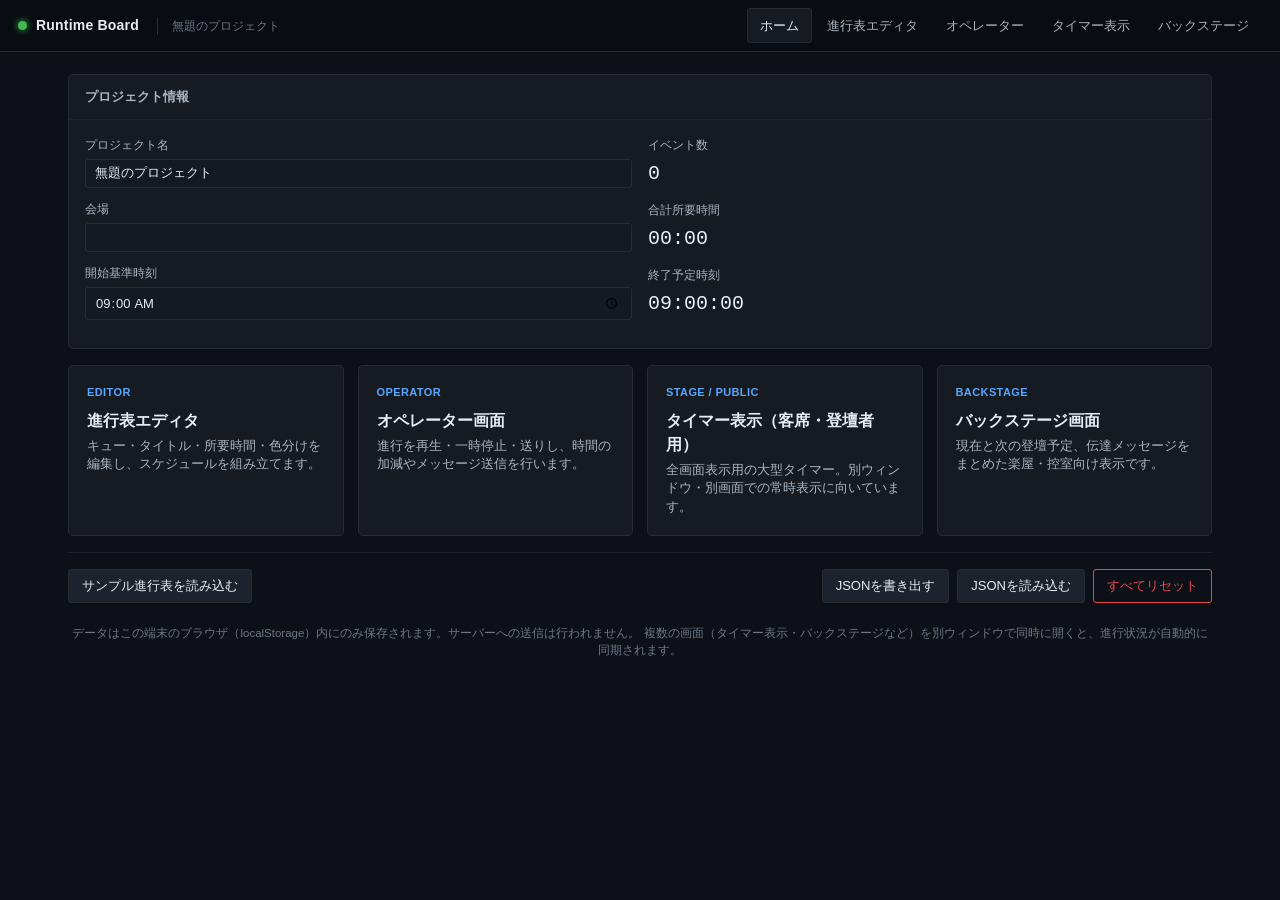
==== index.html @ e5e569c1 "firstcommit" ====
<!DOCTYPE html>
<html lang="ja">
<head>
<meta charset="UTF-8" />
<meta name="viewport" content="width=device-width, initial-scale=1" />
<title>Runtime Board — ホーム</title>
<link rel="stylesheet" href="css/style.css" />
</head>
<body>
<div class="app">
  <div id="nav-mount"></div>

  <main>
    <div class="container">

      <div class="panel">
        <div class="panel-head"><h2>プロジェクト情報</h2></div>
        <div class="panel-body grid-2">
          <div>
            <div class="field">
              <label>プロジェクト名</label>
              <input type="text" id="f-title" />
            </div>
            <div class="field">
              <label>会場</label>
              <input type="text" id="f-venue" />
            </div>
            <div class="field">
              <label>開始基準時刻</label>
              <input type="time" id="f-start" />
            </div>
          </div>
          <div>
            <div class="field">
              <label>イベント数</label>
              <div class="mono" id="stat-count" style="font-size:20px;">0</div>
            </div>
            <div class="field">
              <label>合計所要時間</label>
              <div class="mono" id="stat-runtime" style="font-size:20px;">00:00</div>
            </div>
            <div class="field">
              <label>終了予定時刻</label>
              <div class="mono" id="stat-end" style="font-size:20px;">--:--</div>
            </div>
          </div>
        </div>
      </div>

      <div class="view-grid">
        <a class="view-card" href="editor.html">
          <div class="tag">EDITOR</div>
          <h3>進行表エディタ</h3>
          <p>キュー・タイトル・所要時間・色分けを編集し、スケジュールを組み立てます。</p>
        </a>
        <a class="view-card" href="operator.html">
          <div class="tag">OPERATOR</div>
          <h3>オペレーター画面</h3>
          <p>進行を再生・一時停止・送りし、時間の加減やメッセージ送信を行います。</p>
        </a>
        <a class="view-card" href="timer.html" target="_blank" rel="noopener">
          <div class="tag">STAGE / PUBLIC</div>
          <h3>タイマー表示（客席・登壇者用）</h3>
          <p>全画面表示用の大型タイマー。別ウィンドウ・別画面での常時表示に向いています。</p>
        </a>
        <a class="view-card" href="backstage.html" target="_blank" rel="noopener">
          <div class="tag">BACKSTAGE</div>
          <h3>バックステージ画面</h3>
          <p>現在と次の登壇予定、伝達メッセージをまとめた楽屋・控室向け表示です。</p>
        </a>
      </div>

      <hr />

      <div class="toolbar">
        <button id="btn-demo">サンプル進行表を読み込む</button>
        <div class="spacer"></div>
        <button id="btn-export">JSONを書き出す</button>
        <button id="btn-import">JSONを読み込む</button>
        <button class="danger-outline" id="btn-reset">すべてリセット</button>
        <input type="file" id="file-import" accept="application/json" style="display:none" />
      </div>

      <p class="footer-note">
        データはこの端末のブラウザ（localStorage）内にのみ保存されます。サーバーへの送信は行われません。
        複数の画面（タイマー表示・バックステージなど）を別ウィンドウで同時に開くと、進行状況が自動的に同期されます。
      </p>

    </div>
  </main>
</div>

<script src="js/storage.js"></script>
<script src="js/timer-engine.js"></script>
<script src="js/nav.js"></script>
<script src="js/util.js"></script>
<script>
  const { Store } = RB;
  const { Timer } = RB;
  const { toast } = RB.Util;

  RB.Nav.renderTopbar(document.getElementById("nav-mount"));

  const fTitle = document.getElementById("f-title");
  const fVenue = document.getElementById("f-venue");
  const fStart = document.getElementById("f-start");

  function render(state) {
    fTitle.value = state.project.title;
    fVenue.value = state.project.venue;
    fStart.value = state.project.startTime;

    const playable = Timer.playableEvents(state);
    document.getElementById("stat-count").textContent = playable.length;

    const total = Timer.totalRuntime(state);
    document.getElementById("stat-runtime").textContent = Timer.formatSeconds(total, { forceHours: total >= 3600 });

    const endMs = Timer.baseTimeToday(state.project.startTime) + total * 1000;
    document.getElementById("stat-end").textContent = Timer.formatClock(endMs);
  }

  Store.subscribe(render);

  fTitle.addEventListener("input", () => Store.update((s) => (s.project.title = fTitle.value)));
  fVenue.addEventListener("input", () => Store.update((s) => (s.project.venue = fVenue.value)));
  fStart.addEventListener("input", () => Store.update((s) => (s.project.startTime = fStart.value || "09:00")));

  document.getElementById("btn-demo").addEventListener("click", () => {
    if (Store.getState().events.length && !confirm("現在の進行表を上書きしてサンプルを読み込みますか？")) return;
    Store.loadDemo();
    toast("サンプル進行表を読み込みました");
  });

  document.getElementById("btn-export").addEventListener("click", () => {
    const blob = new Blob([Store.exportJSON()], { type: "application/json" });
    const url = URL.createObjectURL(blob);
    const a = document.createElement("a");
    a.href = url;
    a.download = (Store.getState().project.title || "rundown") + ".json";
    a.click();
    URL.revokeObjectURL(url);
  });

  document.getElementById("btn-import").addEventListener("click", () => {
    document.getElementById("file-import").click();
  });
  document.getElementById("file-import").addEventListener("change", (e) => {
    const file = e.target.files[0];
    if (!file) return;
    const reader = new FileReader();
    reader.onload = () => {
      try {
        const parsed = JSON.parse(reader.result);
        Store.replaceAll(parsed);
        toast("JSONを読み込みました");
      } catch (err) {
        alert("読み込みに失敗しました：JSON形式を確認してください。");
      }
    };
    reader.readAsText(file);
    e.target.value = "";
  });

  document.getElementById("btn-reset").addEventListener("click", () => {
    if (confirm("すべてのデータを消去して初期状態に戻します。よろしいですか？")) {
      Store.reset();
      toast("リセットしました");
    }
  });
</script>
</body>
</html>
---- css/style.css ----
/* ===========================================================
   Runtime Board — 進行表・タイマー管理コンソール
   共通スタイルシート
   =========================================================== */

:root {
  --bg-0: #090c10;
  --bg-1: #0d1117;
  --bg-2: #141a22;
  --panel: #161b22;
  --panel-raised: #1c232d;
  --border: #262c36;
  --border-soft: #1e242e;

  --text-0: #e6edf3;
  --text-1: #aab4c0;
  --text-2: #6b7684;

  --accent-cyan: #58a6ff;
  --accent-amber: #f0a020;
  --accent-red: #e5484d;
  --accent-green: #3fb950;
  --accent-violet: #a371f7;

  --font-ui: -apple-system, BlinkMacSystemFont, "Segoe UI", "Hiragino Kaku Gothic ProN",
    "Yu Gothic", "Noto Sans JP", sans-serif;
  --font-mono: ui-monospace, "SFMono-Regular", "Cascadia Mono", "JetBrains Mono", Consolas,
    "Courier New", monospace;

  --radius-s: 3px;
  --radius-m: 5px;
}

* {
  box-sizing: border-box;
}

html,
body {
  height: 100%;
}

body {
  margin: 0;
  background: var(--bg-1);
  color: var(--text-0);
  font-family: var(--font-ui);
  font-size: 14px;
  line-height: 1.5;
  -webkit-font-smoothing: antialiased;
}

::selection {
  background: var(--accent-cyan);
  color: #05080c;
}

a {
  color: var(--accent-cyan);
  text-decoration: none;
}
a:hover {
  text-decoration: underline;
}

button {
  font-family: var(--font-ui);
  font-size: 13px;
  cursor: pointer;
  border: 1px solid var(--border);
  background: var(--panel-raised);
  color: var(--text-0);
  border-radius: var(--radius-s);
  padding: 7px 13px;
  transition: border-color 0.12s ease, background 0.12s ease;
}
button:hover {
  border-color: var(--text-2);
}
button:active {
  transform: translateY(1px);
}
button:focus-visible,
a:focus-visible,
input:focus-visible,
select:focus-visible,
textarea:focus-visible {
  outline: 2px solid var(--accent-cyan);
  outline-offset: 1px;
}
button:disabled {
  opacity: 0.35;
  cursor: not-allowed;
}

button.primary {
  background: var(--accent-cyan);
  border-color: var(--accent-cyan);
  color: #05131f;
  font-weight: 600;
}
button.primary:hover {
  background: #74b6ff;
}

button.go {
  background: var(--accent-green);
  border-color: var(--accent-green);
  color: #04170a;
  font-weight: 600;
}
button.go:hover {
  background: #56d16a;
}

button.stop {
  background: var(--accent-red);
  border-color: var(--accent-red);
  color: #200506;
  font-weight: 600;
}
button.stop:hover {
  background: #ef6a6e;
}

button.ghost {
  background: transparent;
}

button.danger-outline {
  border-color: var(--accent-red);
  color: var(--accent-red);
  background: transparent;
}
button.danger-outline:hover {
  background: rgba(229, 72, 77, 0.12);
}

input[type="text"],
input[type="number"],
input[type="time"],
input[type="color"],
select,
textarea {
  font-family: var(--font-ui);
  background: var(--bg-2);
  border: 1px solid var(--border);
  color: var(--text-0);
  border-radius: var(--radius-s);
  padding: 6px 9px;
  font-size: 13px;
}
textarea {
  resize: vertical;
  font-family: var(--font-ui);
}
input[type="color"] {
  padding: 2px;
  width: 40px;
  height: 30px;
}

label {
  color: var(--text-1);
  font-size: 12px;
}

hr {
  border: none;
  border-top: 1px solid var(--border-soft);
  margin: 16px 0;
}

code,
.mono {
  font-family: var(--font-mono);
}

/* ---------- App shell ---------- */

.app {
  min-height: 100%;
  display: flex;
  flex-direction: column;
}

.topbar {
  display: flex;
  align-items: center;
  gap: 18px;
  padding: 0 18px;
  height: 52px;
  background: var(--bg-0);
  border-bottom: 1px solid var(--border);
  flex-shrink: 0;
}

.topbar .brand {
  display: flex;
  align-items: center;
  gap: 9px;
  font-weight: 700;
  letter-spacing: 0.2px;
  white-space: nowrap;
}

.topbar .brand .dot {
  width: 9px;
  height: 9px;
  border-radius: 50%;
  background: var(--accent-green);
  box-shadow: 0 0 7px var(--accent-green);
  flex-shrink: 0;
}

.topbar .project-name {
  color: var(--text-2);
  font-size: 12px;
  border-left: 1px solid var(--border);
  padding-left: 14px;
  white-space: nowrap;
  overflow: hidden;
  text-overflow: ellipsis;
}

.topnav {
  display: flex;
  gap: 2px;
  margin-left: auto;
  flex-shrink: 0;
}

.topnav a {
  color: var(--text-1);
  padding: 7px 12px;
  border-radius: var(--radius-s);
  font-size: 13px;
  border: 1px solid transparent;
}
.topnav a:hover {
  background: var(--panel-raised);
  text-decoration: none;
  color: var(--text-0);
}
.topnav a.active {
  background: var(--panel);
  border-color: var(--border);
  color: var(--text-0);
}

main {
  flex: 1;
  min-height: 0;
}

.container {
  max-width: 1180px;
  margin: 0 auto;
  padding: 22px 18px 60px;
}

.panel {
  background: var(--panel);
  border: 1px solid var(--border);
  border-radius: var(--radius-m);
}

.panel-head {
  display: flex;
  align-items: center;
  gap: 10px;
  padding: 12px 16px;
  border-bottom: 1px solid var(--border-soft);
}

.panel-head h2 {
  margin: 0;
  font-size: 13px;
  font-weight: 600;
  color: var(--text-1);
}

.panel-body {
  padding: 16px;
}

.grid-2 {
  display: grid;
  grid-template-columns: 1fr 1fr;
  gap: 16px;
}

.field {
  display: flex;
  flex-direction: column;
  gap: 5px;
  margin-bottom: 12px;
}

.row {
  display: flex;
  align-items: center;
  gap: 8px;
}

.spacer {
  flex: 1;
}

.badge {
  display: inline-flex;
  align-items: center;
  gap: 5px;
  padding: 3px 9px;
  border-radius: 999px;
  font-size: 11px;
  font-weight: 600;
  letter-spacing: 0.3px;
  border: 1px solid var(--border);
  color: var(--text-1);
}
.badge.on-air {
  color: var(--accent-red);
  border-color: var(--accent-red);
}
.badge.on-air .dot {
  background: var(--accent-red);
  box-shadow: 0 0 6px var(--accent-red);
}
.badge .dot {
  width: 7px;
  height: 7px;
  border-radius: 50%;
  background: var(--text-2);
}

/* ---------- Dashboard cards ---------- */

.view-grid {
  display: grid;
  grid-template-columns: repeat(auto-fit, minmax(240px, 1fr));
  gap: 14px;
  margin-top: 16px;
}

.view-card {
  display: block;
  background: var(--panel);
  border: 1px solid var(--border);
  border-radius: var(--radius-m);
  padding: 18px;
  color: var(--text-0);
}
.view-card:hover {
  border-color: var(--accent-cyan);
  text-decoration: none;
}
.view-card .tag {
  font-size: 11px;
  color: var(--accent-cyan);
  font-weight: 700;
  letter-spacing: 0.4px;
}
.view-card h3 {
  margin: 8px 0 4px;
  font-size: 16px;
}
.view-card p {
  margin: 0;
  color: var(--text-1);
  font-size: 12.5px;
}

/* ---------- Rundown table (editor / operator) ---------- */

.rundown {
  width: 100%;
  border-collapse: collapse;
}

.rundown th {
  text-align: left;
  font-size: 11px;
  color: var(--text-2);
  font-weight: 600;
  text-transform: none;
  padding: 8px 10px;
  border-bottom: 1px solid var(--border);
  white-space: nowrap;
}

.rundown td {
  padding: 7px 10px;
  border-bottom: 1px solid var(--border-soft);
  vertical-align: middle;
}

.rundown tbody tr.event-row:hover {
  background: rgba(255, 255, 255, 0.02);
}

.rundown tbody tr.loaded {
  background: rgba(88, 166, 255, 0.08);
}

.rundown tbody tr.playing {
  background: rgba(63, 185, 80, 0.09);
}

.rundown tbody tr.skipped {
  opacity: 0.4;
}

.rundown input[type="text"],
.rundown input[type="number"] {
  width: 100%;
  background: transparent;
  border: 1px solid transparent;
  padding: 5px 6px;
}
.rundown input[type="text"]:hover,
.rundown input[type="number"]:hover {
  border-color: var(--border);
}
.rundown input[type="text"]:focus,
.rundown input[type="number"]:focus {
  background: var(--bg-2);
  border-color: var(--accent-cyan);
}

.colour-chip {
  width: 14px;
  height: 14px;
  border-radius: 3px;
  border: 1px solid rgba(255, 255, 255, 0.15);
  flex-shrink: 0;
}

.cue-tag {
  font-family: var(--font-mono);
  font-size: 11px;
  color: var(--text-1);
  background: var(--bg-2);
  border: 1px solid var(--border);
  border-radius: 3px;
  padding: 2px 6px;
  width: 46px;
  text-align: center;
}

.block-row td {
  background: var(--bg-2);
  color: var(--text-1);
  font-weight: 600;
  font-size: 12px;
}

.icon-btn {
  border: none;
  background: transparent;
  color: var(--text-2);
  padding: 4px 6px;
  font-size: 13px;
  border-radius: var(--radius-s);
}
.icon-btn:hover {
  color: var(--text-0);
  background: var(--panel-raised);
}
.icon-btn.warn:hover {
  color: var(--accent-red);
}

/* ---------- Operator ---------- */

.operator-layout {
  display: grid;
  grid-template-columns: 1.15fr 0.85fr;
  gap: 16px;
  align-items: start;
}

.now-panel {
  background: var(--panel);
  border: 1px solid var(--border);
  border-radius: var(--radius-m);
  padding: 22px;
  text-align: center;
}

.now-panel .stage {
  font-size: 11px;
  letter-spacing: 1px;
  color: var(--text-2);
  font-weight: 700;
}

.now-panel .title {
  font-size: 22px;
  font-weight: 700;
  margin: 6px 0 2px;
}

.now-panel .subtitle {
  color: var(--text-1);
  font-size: 13px;
  margin-bottom: 14px;
}

.big-timer {
  font-family: var(--font-mono);
  font-size: 74px;
  font-weight: 700;
  letter-spacing: 1px;
  line-height: 1;
  color: var(--accent-green);
  margin: 6px 0 2px;
  font-variant-numeric: tabular-nums;
}
.big-timer.warn {
  color: var(--accent-amber);
}
.big-timer.danger {
  color: var(--accent-red);
}
.big-timer.idle {
  color: var(--text-2);
}

.timer-sub {
  color: var(--text-2);
  font-size: 12px;
  margin-bottom: 18px;
}

.transport {
  display: flex;
  justify-content: center;
  gap: 8px;
  flex-wrap: wrap;
}

.transport button {
  min-width: 84px;
  padding: 10px 14px;
  font-size: 13px;
}

.addtime-row {
  display: flex;
  justify-content: center;
  gap: 6px;
  margin-top: 12px;
}

.next-preview {
  margin-top: 16px;
  padding-top: 14px;
  border-top: 1px solid var(--border-soft);
  font-size: 12.5px;
  color: var(--text-1);
}
.next-preview b {
  color: var(--text-0);
}

/* ---------- Timer / Stage display ---------- */

.stage-screen {
  height: 100vh;
  display: flex;
  flex-direction: column;
  background: var(--bg-0);
  transition: background 0.4s ease;
}

.stage-screen.state-warn {
  background: #1c1204;
}
.stage-screen.state-danger {
  background: #1e0708;
}

.stage-main {
  flex: 1;
  display: flex;
  flex-direction: column;
  align-items: center;
  justify-content: center;
  text-align: center;
  padding: 24px;
}

.stage-eyebrow {
  color: var(--text-2);
  font-size: clamp(12px, 1.6vw, 16px);
  letter-spacing: 1.5px;
  margin-bottom: 14px;
}

.stage-title {
  font-size: clamp(24px, 4.2vw, 56px);
  font-weight: 700;
  max-width: 90vw;
}

.stage-subtitle {
  font-size: clamp(14px, 2vw, 22px);
  color: var(--text-1);
  margin-top: 6px;
}

.stage-timer {
  font-family: var(--font-mono);
  font-size: clamp(70px, 16vw, 220px);
  font-weight: 700;
  line-height: 1;
  color: var(--accent-green);
  margin: 24px 0;
  font-variant-numeric: tabular-nums;
  transition: color 0.3s ease;
}
.stage-timer.warn {
  color: var(--accent-amber);
}
.stage-timer.danger {
  color: var(--accent-red);
  animation: pulse-danger 1s infinite;
}
.stage-timer.idle {
  color: var(--text-2);
}

@keyframes pulse-danger {
  0%,
  100% {
    opacity: 1;
  }
  50% {
    opacity: 0.55;
  }
}

.stage-next {
  color: var(--text-2);
  font-size: clamp(12px, 1.6vw, 18px);
}
.stage-next b {
  color: var(--text-1);
}

.stage-clock {
  position: absolute;
  top: 20px;
  right: 26px;
  font-family: var(--font-mono);
  color: var(--text-2);
  font-size: 16px;
}

.stage-message {
  position: fixed;
  left: 0;
  right: 0;
  bottom: 0;
  padding: 18px 26px;
  text-align: center;
  font-size: clamp(16px, 2.4vw, 30px);
  font-weight: 600;
  background: var(--accent-amber);
  color: #241701;
  transform: translateY(100%);
  transition: transform 0.35s ease;
}
.stage-message.visible {
  transform: translateY(0);
}
.stage-message.danger {
  background: var(--accent-red);
  color: #200506;
}

/* ---------- Backstage ---------- */

.backstage-layout {
  display: grid;
  grid-template-columns: 1fr 340px;
  min-height: 100vh;
}

.backstage-main {
  display: flex;
  flex-direction: column;
  align-items: center;
  justify-content: center;
  padding: 30px;
  text-align: center;
  border-right: 1px solid var(--border);
}

.backstage-queue {
  padding: 18px;
  overflow-y: auto;
}

.backstage-queue h2 {
  font-size: 12px;
  color: var(--text-2);
  letter-spacing: 0.6px;
  margin: 0 0 10px;
}

.queue-item {
  display: flex;
  gap: 10px;
  align-items: flex-start;
  padding: 10px 8px;
  border-radius: var(--radius-s);
  border-bottom: 1px solid var(--border-soft);
}
.queue-item.current {
  background: rgba(63, 185, 80, 0.09);
}
.queue-item .idx {
  font-family: var(--font-mono);
  color: var(--text-2);
  font-size: 12px;
  width: 18px;
  flex-shrink: 0;
}
.queue-item .info b {
  display: block;
  font-size: 13px;
}
.queue-item .info span {
  font-size: 11.5px;
  color: var(--text-2);
}

/* ---------- Misc ---------- */

.empty-hint {
  color: var(--text-2);
  font-size: 12.5px;
  padding: 26px;
  text-align: center;
}

.toolbar {
  display: flex;
  align-items: center;
  gap: 8px;
  flex-wrap: wrap;
  margin-bottom: 14px;
}

.toast {
  position: fixed;
  bottom: 18px;
  right: 18px;
  background: var(--panel-raised);
  border: 1px solid var(--border);
  padding: 10px 16px;
  border-radius: var(--radius-s);
  font-size: 13px;
  opacity: 0;
  transform: translateY(6px);
  transition: opacity 0.2s ease, transform 0.2s ease;
  pointer-events: none;
  z-index: 50;
}
.toast.show {
  opacity: 1;
  transform: translateY(0);
}

.footer-note {
  color: var(--text-2);
  font-size: 11.5px;
  margin-top: 22px;
  text-align: center;
}

@media (max-width: 860px) {
  .operator-layout {
    grid-template-columns: 1fr;
  }
  .backstage-layout {
    grid-template-columns: 1fr;
  }
  .backstage-main {
    border-right: none;
    border-bottom: 1px solid var(--border);
  }
  .topbar {
    flex-wrap: wrap;
    height: auto;
    padding: 10px 14px;
  }
  .topnav {
    margin-left: 0;
    width: 100%;
    overflow-x: auto;
  }
}
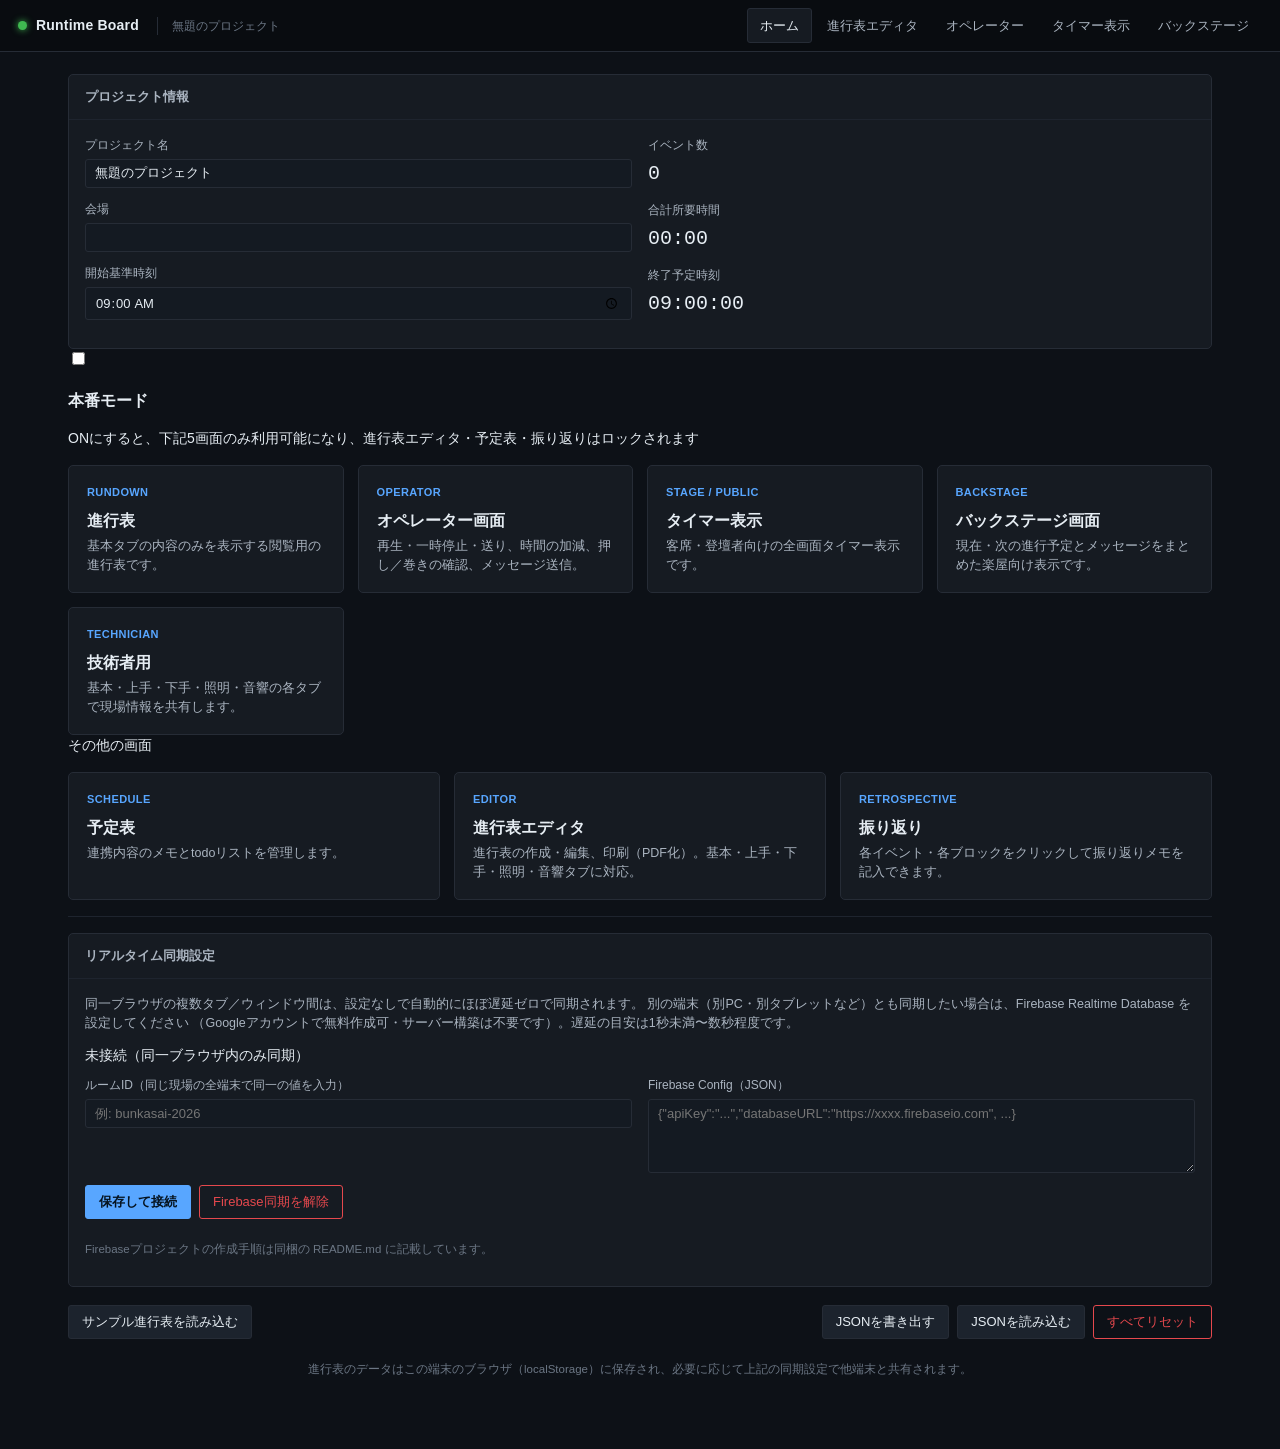
==== commit 43fb4f90: "ver.2.0" ====
--- a/index.html
+++ b/index.html
@@ -47,32 +47,100 @@
         </div>
       </div>
 
+      <!-- 本番モード ブロック -->
+      <div class="prod-block">
+        <div class="prod-block-head">
+          <label class="switch">
+            <input type="checkbox" id="toggle-production" />
+            <span class="slider"></span>
+          </label>
+          <div>
+            <h3>本番モード</h3>
+            <div class="desc">ONにすると、下記5画面のみ利用可能になり、進行表エディタ・予定表・振り返りはロックされます</div>
+          </div>
+        </div>
+        <div class="view-grid">
+          <a class="view-card" href="rundown-view.html">
+            <div class="tag">RUNDOWN</div>
+            <h3>進行表</h3>
+            <p>基本タブの内容のみを表示する閲覧用の進行表です。</p>
+          </a>
+          <a class="view-card" href="operator.html">
+            <div class="tag">OPERATOR</div>
+            <h3>オペレーター画面</h3>
+            <p>再生・一時停止・送り、時間の加減、押し／巻きの確認、メッセージ送信。</p>
+          </a>
+          <a class="view-card" href="timer.html" target="_blank" rel="noopener">
+            <div class="tag">STAGE / PUBLIC</div>
+            <h3>タイマー表示</h3>
+            <p>客席・登壇者向けの全画面タイマー表示です。</p>
+          </a>
+          <a class="view-card" href="backstage.html" target="_blank" rel="noopener">
+            <div class="tag">BACKSTAGE</div>
+            <h3>バックステージ画面</h3>
+            <p>現在・次の進行予定とメッセージをまとめた楽屋向け表示です。</p>
+          </a>
+          <a class="view-card" href="technician.html" target="_blank" rel="noopener">
+            <div class="tag">TECHNICIAN</div>
+            <h3>技術者用</h3>
+            <p>基本・上手・下手・照明・音響の各タブで現場情報を共有します。</p>
+          </a>
+        </div>
+      </div>
+
+      <div class="section-title">その他の画面</div>
       <div class="view-grid">
+        <a class="view-card" href="schedule.html">
+          <div class="tag">SCHEDULE</div>
+          <h3>予定表</h3>
+          <p>連携内容のメモとtodoリストを管理します。</p>
+        </a>
         <a class="view-card" href="editor.html">
           <div class="tag">EDITOR</div>
           <h3>進行表エディタ</h3>
-          <p>キュー・タイトル・所要時間・色分けを編集し、スケジュールを組み立てます。</p>
+          <p>進行表の作成・編集、印刷（PDF化）。基本・上手・下手・照明・音響タブに対応。</p>
         </a>
-        <a class="view-card" href="operator.html">
-          <div class="tag">OPERATOR</div>
-          <h3>オペレーター画面</h3>
-          <p>進行を再生・一時停止・送りし、時間の加減やメッセージ送信を行います。</p>
+        <a class="view-card" href="retrospective.html">
+          <div class="tag">RETROSPECTIVE</div>
+          <h3>振り返り</h3>
+          <p>各イベント・各ブロックをクリックして振り返りメモを記入できます。</p>
         </a>
-        <a class="view-card" href="timer.html" target="_blank" rel="noopener">
-          <div class="tag">STAGE / PUBLIC</div>
-          <h3>タイマー表示（客席・登壇者用）</h3>
-          <p>全画面表示用の大型タイマー。別ウィンドウ・別画面での常時表示に向いています。</p>
-        </a>
-        <a class="view-card" href="backstage.html" target="_blank" rel="noopener">
-          <div class="tag">BACKSTAGE</div>
-          <h3>バックステージ画面</h3>
-          <p>現在と次の登壇予定、伝達メッセージをまとめた楽屋・控室向け表示です。</p>
-        </a>
       </div>
 
       <hr />
 
-      <div class="toolbar">
+      <div class="panel">
+        <div class="panel-head"><h2>リアルタイム同期設定</h2></div>
+        <div class="panel-body">
+          <p style="color:var(--text-1);font-size:12.5px;margin-top:0;">
+            同一ブラウザの複数タブ／ウィンドウ間は、設定なしで自動的にほぼ遅延ゼロで同期されます。
+            別の端末（別PC・別タブレットなど）とも同期したい場合は、Firebase Realtime Database を設定してください
+            （Googleアカウントで無料作成可・サーバー構築は不要です）。遅延の目安は1秒未満〜数秒程度です。
+          </p>
+          <div class="row" style="margin-bottom:10px;">
+            <span class="sync-status" id="sync-status"><span class="sdot"></span><span id="sync-status-text">未接続（同一ブラウザ内のみ同期）</span></span>
+          </div>
+          <div class="grid-2">
+            <div class="field">
+              <label>ルームID（同じ現場の全端末で同一の値を入力）</label>
+              <input type="text" id="f-room" placeholder="例: bunkasai-2026" />
+            </div>
+            <div class="field">
+              <label>Firebase Config（JSON）</label>
+              <textarea id="f-fbconfig" rows="4" placeholder='{"apiKey":"...","databaseURL":"https://xxxx.firebaseio.com", ...}'></textarea>
+            </div>
+          </div>
+          <div class="row">
+            <button class="primary" id="btn-sync-connect">保存して接続</button>
+            <button class="danger-outline" id="btn-sync-disconnect">Firebase同期を解除</button>
+          </div>
+          <p class="footer-note" style="text-align:left;">
+            Firebaseプロジェクトの作成手順は同梱の README.md に記載しています。
+          </p>
+        </div>
+      </div>
+
+      <div class="toolbar" style="margin-top:18px;">
         <button id="btn-demo">サンプル進行表を読み込む</button>
         <div class="spacer"></div>
         <button id="btn-export">JSONを書き出す</button>
@@ -82,8 +150,7 @@
       </div>
 
       <p class="footer-note">
-        データはこの端末のブラウザ（localStorage）内にのみ保存されます。サーバーへの送信は行われません。
-        複数の画面（タイマー表示・バックステージなど）を別ウィンドウで同時に開くと、進行状況が自動的に同期されます。
+        進行表のデータはこの端末のブラウザ（localStorage）に保存され、必要に応じて上記の同期設定で他端末と共有されます。
       </p>
 
     </div>
@@ -92,11 +159,11 @@
 
 <script src="js/storage.js"></script>
 <script src="js/timer-engine.js"></script>
+<script src="js/sync.js"></script>
 <script src="js/nav.js"></script>
 <script src="js/util.js"></script>
 <script>
-  const { Store } = RB;
-  const { Timer } = RB;
+  const { Store, Timer, Sync } = RB;
   const { toast } = RB.Util;
 
   RB.Nav.renderTopbar(document.getElementById("nav-mount"));
@@ -104,14 +171,16 @@
   const fTitle = document.getElementById("f-title");
   const fVenue = document.getElementById("f-venue");
   const fStart = document.getElementById("f-start");
+  const toggleProd = document.getElementById("toggle-production");
 
   function render(state) {
     fTitle.value = state.project.title;
     fVenue.value = state.project.venue;
     fStart.value = state.project.startTime;
+    toggleProd.checked = !!(state.meta && state.meta.productionMode);
 
     const playable = Timer.playableEvents(state);
-    document.getElementById("stat-count").textContent = playable.length;
+    document.getElementById("stat-count").textContent = playable.filter((e) => e.type === "event").length;
 
     const total = Timer.totalRuntime(state);
     document.getElementById("stat-runtime").textContent = Timer.formatSeconds(total, { forceHours: total >= 3600 });
@@ -125,6 +194,14 @@
   fTitle.addEventListener("input", () => Store.update((s) => (s.project.title = fTitle.value)));
   fVenue.addEventListener("input", () => Store.update((s) => (s.project.venue = fVenue.value)));
   fStart.addEventListener("input", () => Store.update((s) => (s.project.startTime = fStart.value || "09:00")));
+
+  toggleProd.addEventListener("change", () => {
+    Store.update((s) => {
+      s.meta = s.meta || {};
+      s.meta.productionMode = toggleProd.checked;
+    });
+    toast(toggleProd.checked ? "本番モードをONにしました" : "本番モードをOFFにしました");
+  });
 
   document.getElementById("btn-demo").addEventListener("click", () => {
     if (Store.getState().events.length && !confirm("現在の進行表を上書きしてサンプルを読み込みますか？")) return;
@@ -168,6 +245,46 @@
       toast("リセットしました");
     }
   });
+
+  // ---- 同期設定 ----
+  const fRoom = document.getElementById("f-room");
+  const fFb = document.getElementById("f-fbconfig");
+  fRoom.value = Sync.getRoomId();
+  const savedCfg = Sync.getFirebaseConfig();
+  if (savedCfg) fFb.value = JSON.stringify(savedCfg, null, 2);
+
+  Sync.onStatusChange((st) => {
+    const el = document.getElementById("sync-status");
+    const txt = document.getElementById("sync-status-text");
+    el.className = "sync-status " + st.firebase;
+    if (st.firebase === "connected") txt.textContent = "Firebaseで同期中（ルーム: " + st.room + "）";
+    else if (st.firebase === "connecting") txt.textContent = "接続しています…";
+    else if (st.firebase === "error") txt.textContent = "接続エラー：Config・通信環境を確認してください";
+    else txt.textContent = "未接続（同一ブラウザ内のみ同期）";
+  });
+
+  document.getElementById("btn-sync-connect").addEventListener("click", () => {
+    Sync.setRoomId(fRoom.value.trim());
+    try {
+      const cfg = fFb.value.trim() ? JSON.parse(fFb.value) : null;
+      Sync.setFirebaseConfig(cfg);
+      if (cfg && fRoom.value.trim()) {
+        Sync.connect();
+        toast("同期設定を保存しました");
+      } else {
+        toast("ルームIDとConfigの両方を入力すると端末間同期が有効になります");
+      }
+    } catch (e) {
+      alert("Firebase Config の JSON 形式が正しくありません。");
+    }
+  });
+
+  document.getElementById("btn-sync-disconnect").addEventListener("click", () => {
+    Sync.disconnect();
+    Sync.setFirebaseConfig(null);
+    fFb.value = "";
+    toast("Firebase同期を解除しました（同一ブラウザ内の同期は引き続き有効です）");
+  });
 </script>
 </body>
 </html>
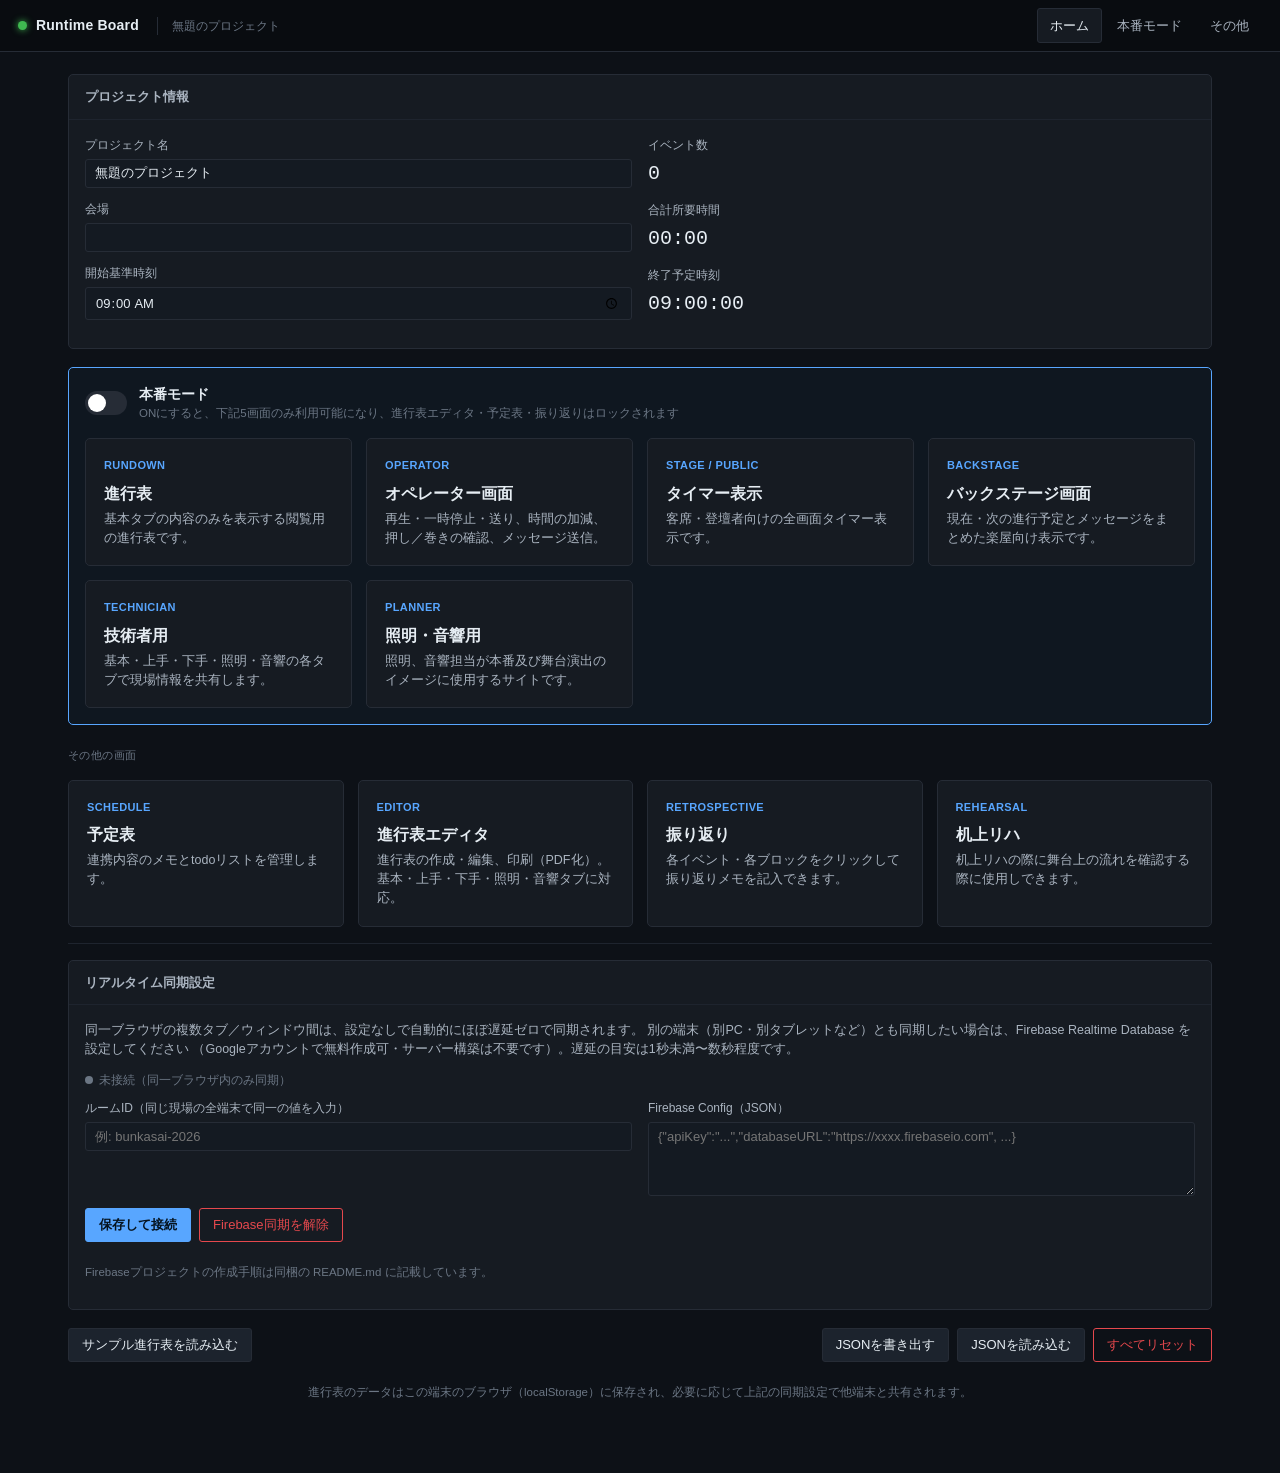
==== commit 8822d2b9: "Add rehearsal section to index.html" ====
--- a/index.html
+++ b/index.html
@@ -84,6 +84,11 @@
             <div class="tag">TECHNICIAN</div>
             <h3>技術者用</h3>
             <p>基本・上手・下手・照明・音響の各タブで現場情報を共有します。</p>
+          </a>
+          <a class="view-card" href="https://ksp520290.github.io/broadcastGroup/">
+            <div class="tag">PLANNER</div>
+            <h3>照明・音響用</h3>
+            <p> 照明、音響担当が本番及び舞台演出のイメージに使用するサイトです。</p>
           </a>
         </div>
       </div>
@@ -105,7 +110,12 @@
           <h3>振り返り</h3>
           <p>各イベント・各ブロックをクリックして振り返りメモを記入できます。</p>
         </a>
-      </div>
+        <a class="view-card" href="rehearsal.html">
+          <div class="tag">REHEARSAL</div>
+          <h3>机上リハ</h3>
+          <p>机上リハの際に舞台上の流れを確認する際に使用しできます。</p>
+        </a>
+    </div>
 
       <hr />
 
--- a/css/style.css
+++ b/css/style.css
@@ -803,3 +803,365 @@
     overflow-x: auto;
   }
 }
+
+/* ===========================================================
+   追加スタイル（司会・技術者用タブ・本番モード・同期状態 等）
+   =========================================================== */
+
+/* コンパクト行（進行表 / 振り返り） */
+.rundown.compact th {
+  font-size: 11px;
+  color: var(--text-2);
+  padding: 6px 10px;
+  border-bottom: 1px solid var(--border);
+}
+.compact-row td {
+  padding: 4px 10px;
+  border-bottom: 1px solid var(--border-soft);
+  vertical-align: middle;
+  line-height: 1.3;
+}
+.compact-row.event-row td {
+  padding-top: 7px;
+  padding-bottom: 7px;
+}
+.compact-row.mc-row td {
+  padding-top: 3px;
+  padding-bottom: 3px;
+  color: var(--text-2);
+}
+.compact-row .cue-cell {
+  width: 26px;
+  font-size: 11px;
+  color: var(--text-2);
+}
+.compact-row .colour-cell {
+  width: 16px;
+}
+.compact-row .time-cell {
+  width: 62px;
+  font-size: 11.5px;
+  color: var(--text-1);
+}
+.compact-row .subtitle-line {
+  font-size: 11px;
+  color: var(--text-2);
+}
+.mc-toggle {
+  cursor: pointer;
+  font-size: 12.5px;
+  user-select: none;
+}
+.mc-toggle:hover {
+  color: var(--text-0);
+}
+.mc-caret {
+  color: var(--text-2);
+  font-size: 10px;
+}
+.mc-subtitle {
+  font-size: 11px;
+  color: var(--text-2);
+  padding-left: 2px;
+}
+.rowclick-target {
+  cursor: pointer;
+}
+.rowclick-target:hover {
+  color: var(--accent-cyan);
+}
+.review-row textarea {
+  width: 100%;
+  font-family: var(--font-ui);
+}
+
+/* 司会フル行 */
+.mc-row-full td {
+  background: rgba(107, 118, 132, 0.06);
+}
+
+/* メモセル（上手・音響） */
+.memo-line {
+  font-size: 12px;
+  color: var(--text-1);
+  padding: 4px 5px;
+  border-radius: var(--radius-s);
+  cursor: text;
+  min-height: 18px;
+  border: 1px solid transparent;
+  white-space: nowrap;
+  overflow: hidden;
+  text-overflow: ellipsis;
+  max-width: 220px;
+}
+.memo-line:hover {
+  border-color: var(--border);
+  background: var(--bg-2);
+}
+.memo-textarea {
+  width: 100%;
+  min-width: 150px;
+  font-size: 12px;
+}
+
+/* 緞帳ボタン（下手） */
+.curtain-group {
+  display: flex;
+  gap: 4px;
+}
+.curtain-btn {
+  padding: 5px 9px;
+  font-size: 12px;
+}
+.curtain-btn.active {
+  background: var(--accent-violet);
+  border-color: var(--accent-violet);
+  color: #fff;
+  font-weight: 700;
+}
+
+/* 技術者用 / 照明・音響 トグルボタン群 */
+.tech-toolbar {
+  display: flex;
+  align-items: center;
+  gap: 8px;
+  flex-wrap: wrap;
+  margin-bottom: 12px;
+}
+.tech-toolbar .group-label {
+  font-size: 11px;
+  color: var(--text-2);
+  margin-right: 2px;
+}
+.toggle-btn {
+  padding: 9px 16px;
+  font-weight: 600;
+  font-size: 13px;
+  color: var(--text-0);
+}
+.toggle-btn.tgl-violet.active {
+  background: #5b3fae;
+  border-color: #5b3fae;
+  color: #fff;
+}
+.toggle-btn.tgl-blue.active {
+  background: #1f6feb;
+  border-color: #1f6feb;
+  color: #fff;
+}
+.toggle-btn.tgl-amber.active {
+  background: #9a5b12;
+  border-color: #9a5b12;
+  color: #fff;
+}
+.toggle-btn.tgl-red.active {
+  background: #a5303a;
+  border-color: #a5303a;
+  color: #fff;
+}
+
+/* タブ選択（技術者用 / エディタ共通） */
+.tab-select {
+  display: flex;
+  gap: 6px;
+  flex-wrap: wrap;
+  margin-bottom: 14px;
+}
+.tab-select button {
+  padding: 8px 14px;
+  font-size: 12.5px;
+  border-radius: 999px;
+}
+.tab-select button.active {
+  background: var(--accent-cyan);
+  border-color: var(--accent-cyan);
+  color: #05131f;
+  font-weight: 700;
+}
+
+/* 本番モード：ホーム画面グルーピング */
+.prod-block {
+  border: 1px solid var(--accent-cyan);
+  border-radius: var(--radius-m);
+  padding: 16px;
+  background: rgba(88, 166, 255, 0.04);
+  margin-top: 18px;
+}
+.prod-block-head {
+  display: flex;
+  align-items: center;
+  gap: 12px;
+  margin-bottom: 12px;
+}
+.prod-block-head h3 {
+  margin: 0;
+  font-size: 14px;
+}
+.prod-block-head .desc {
+  color: var(--text-2);
+  font-size: 11.5px;
+}
+
+.switch {
+  position: relative;
+  display: inline-block;
+  width: 42px;
+  height: 24px;
+  flex-shrink: 0;
+}
+.switch input {
+  opacity: 0;
+  width: 0;
+  height: 0;
+}
+.switch .slider {
+  position: absolute;
+  inset: 0;
+  background: var(--border);
+  border-radius: 999px;
+  cursor: pointer;
+  transition: background 0.15s ease;
+}
+.switch .slider::before {
+  content: "";
+  position: absolute;
+  width: 18px;
+  height: 18px;
+  left: 3px;
+  top: 3px;
+  background: #fff;
+  border-radius: 50%;
+  transition: transform 0.15s ease;
+}
+.switch input:checked + .slider {
+  background: var(--accent-green);
+}
+.switch input:checked + .slider::before {
+  transform: translateX(18px);
+}
+
+.section-title {
+  font-size: 11px;
+  color: var(--text-2);
+  letter-spacing: 0.4px;
+  margin: 22px 0 8px;
+}
+
+/* 押し／巻き 表示バッジ（オペレーター） */
+.offset-badge {
+  display: inline-flex;
+  align-items: center;
+  gap: 8px;
+  padding: 10px 16px;
+  border-radius: var(--radius-m);
+  border: 1px solid var(--border);
+  font-size: 14px;
+  font-weight: 700;
+  margin: 10px 0;
+}
+.offset-badge .val {
+  font-family: var(--font-mono);
+  font-size: 18px;
+}
+.offset-badge.flat {
+  color: var(--text-1);
+}
+.offset-badge.behind {
+  color: var(--accent-red);
+  border-color: var(--accent-red);
+  background: rgba(229, 72, 77, 0.08);
+}
+.offset-badge.ahead {
+  color: var(--accent-green);
+  border-color: var(--accent-green);
+  background: rgba(63, 185, 80, 0.08);
+}
+
+/* 同期ステータス */
+.sync-status {
+  display: flex;
+  align-items: center;
+  gap: 6px;
+  font-size: 12px;
+  color: var(--text-2);
+}
+.sync-status .sdot {
+  width: 8px;
+  height: 8px;
+  border-radius: 50%;
+  background: var(--text-2);
+}
+.sync-status.connected .sdot {
+  background: var(--accent-green);
+  box-shadow: 0 0 6px var(--accent-green);
+}
+.sync-status.connecting .sdot {
+  background: var(--accent-amber);
+}
+.sync-status.error .sdot {
+  background: var(--accent-red);
+}
+
+/* todoリスト（予定表） */
+.todo-item {
+  display: flex;
+  align-items: center;
+  gap: 8px;
+  padding: 7px 4px;
+  border-bottom: 1px solid var(--border-soft);
+}
+.todo-item.done span.txt {
+  text-decoration: line-through;
+  color: var(--text-2);
+}
+.todo-item span.txt {
+  flex: 1;
+}
+
+/* 印刷 */
+@media print {
+  .topbar, .toolbar, .tab-select, .tech-toolbar, .footer-note, button, .icon-btn {
+    display: none !important;
+  }
+  body { background: #fff; color: #000; }
+  .container { max-width: 100%; padding: 0; }
+  .panel { border: none; background: #fff; }
+  .rundown th, .rundown td { border-color: #ccc; color: #000; }
+  .colour-chip { border-color: #999; }
+}
+
+/* ---- ヘッダー：グループ切替 + サブナビ ---- */
+.subbar { display:flex; align-items:center; padding:4px 18px; background:var(--bg-1); border-bottom:1px solid var(--border); overflow-x:auto; }
+.subbar .topnav { flex-wrap:nowrap; white-space:nowrap; }
+
+/* ---- 予定表：カレンダー ---- */
+.cal-head { display:flex; align-items:center; justify-content:space-between; margin-bottom:8px; }
+.cal-grid { display:grid; grid-template-columns:repeat(7,1fr); gap:3px; }
+.cal-dow { text-align:center; font-size:11px; color:var(--text-2); padding:2px 0; }
+.cal-cell { min-height:64px; background:var(--bg-2); border:1px solid var(--border); border-radius:6px; padding:3px 5px; cursor:pointer; font-size:11px; overflow:hidden; }
+.cal-cell:hover { border-color:var(--text-2); }
+.cal-cell.empty { visibility:hidden; }
+.cal-cell.today { border-color:var(--accent-cyan); }
+.cal-cell.sel { outline:2px solid var(--accent-cyan); }
+.cal-cell .d { color:var(--text-1); font-weight:600; }
+.cal-cell .t { margin-top:2px; padding:1px 4px; border-radius:4px; background:var(--accent-cyan); color:#001; white-space:nowrap; overflow:hidden; text-overflow:ellipsis; }
+.coop-group { margin-bottom:10px; }
+.coop-group h3 { font-size:12px; color:var(--accent-cyan); margin:0 0 4px; }
+.coop-item { display:flex; gap:6px; align-items:flex-start; padding:4px 0; border-bottom:1px solid var(--border); font-size:13px; white-space:pre-wrap; }
+.coop-item .txt { flex:1; }
+
+/* ---- 机上リハ ---- */
+.rehearsal-head { display:flex; flex-wrap:wrap; gap:8px; align-items:center; padding:8px 0; }
+.rehearsal-layout { display:grid; grid-template-columns:300px 1fr; gap:12px; }
+@media (max-width:820px) { .rehearsal-layout { grid-template-columns:1fr; } }
+.rh-item { padding:8px 10px; border-bottom:1px solid var(--border); cursor:pointer; }
+.rh-item:hover { background:var(--bg-2); }
+.rh-item.sel { background:var(--bg-2); border-left:3px solid var(--accent-cyan); }
+.rh-item small { color:var(--text-2); display:block; }
+.rh-item .saved { color:var(--accent-green); font-size:11px; }
+#stage { position:relative; width:100%; aspect-ratio:16/9; background:#000 center/cover no-repeat; border:1px solid var(--border); border-radius:8px; overflow:hidden; touch-action:none; }
+.stage-img { position:absolute; cursor:move; user-select:none; -webkit-user-drag:none; }
+.stage-img.sel { outline:2px dashed var(--accent-cyan); }
+.stage-img .rz { position:absolute; right:-6px; bottom:-6px; width:14px; height:14px; background:var(--accent-cyan); border-radius:3px; cursor:nwse-resize; display:none; }
+.stage-img.sel .rz { display:block; }
+.stage-img img { width:100%; height:100%; display:block; pointer-events:none; }
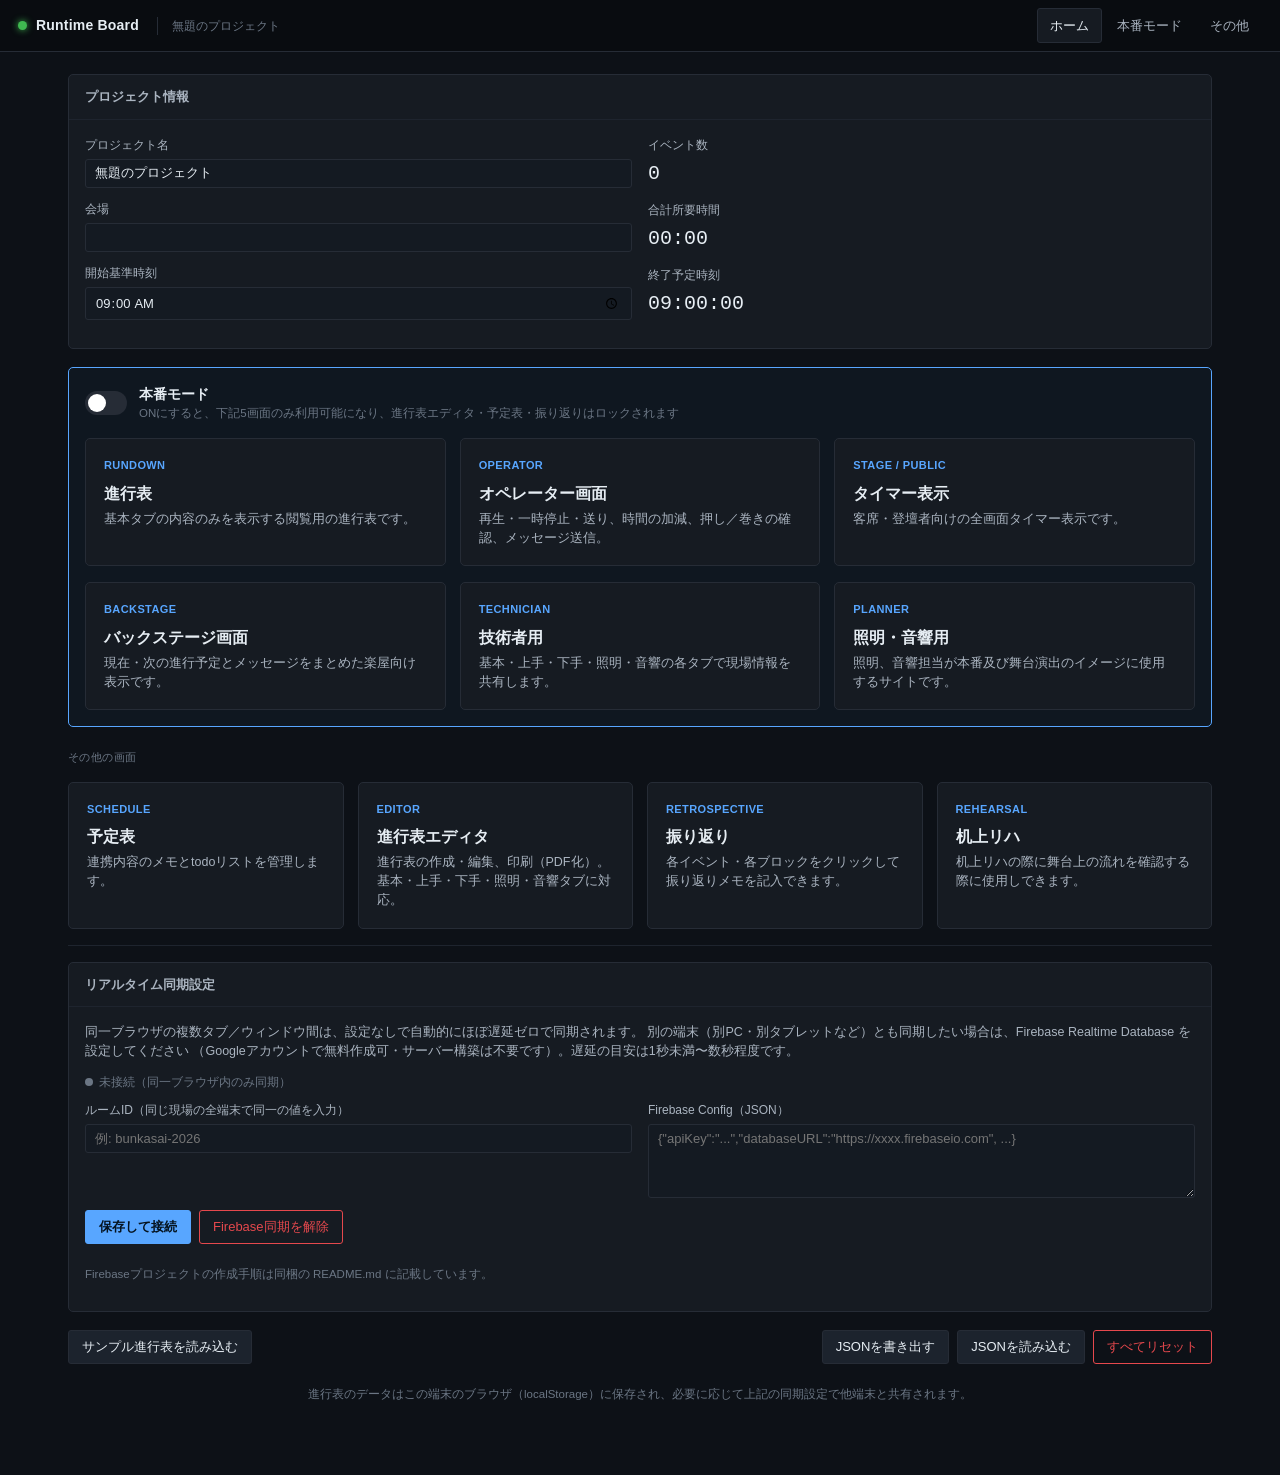
==== commit 98833ca7: "Update index.html" ====
--- a/index.html
+++ b/index.html
@@ -75,6 +75,8 @@
             <h3>タイマー表示</h3>
             <p>客席・登壇者向けの全画面タイマー表示です。</p>
           </a>
+        </div>
+        <div class="view-grid">
           <a class="view-card" href="backstage.html" target="_blank" rel="noopener">
             <div class="tag">BACKSTAGE</div>
             <h3>バックステージ画面</h3>
--- a/css/style.css
+++ b/css/style.css
@@ -934,8 +934,8 @@
   margin-right: 2px;
 }
 .toggle-btn {
-  padding: 9px 16px;
-  font-weight: 600;
+  padding: 3px 1px;
+  font-weight: 1000;
   font-size: 13px;
   color: var(--text-0);
 }
